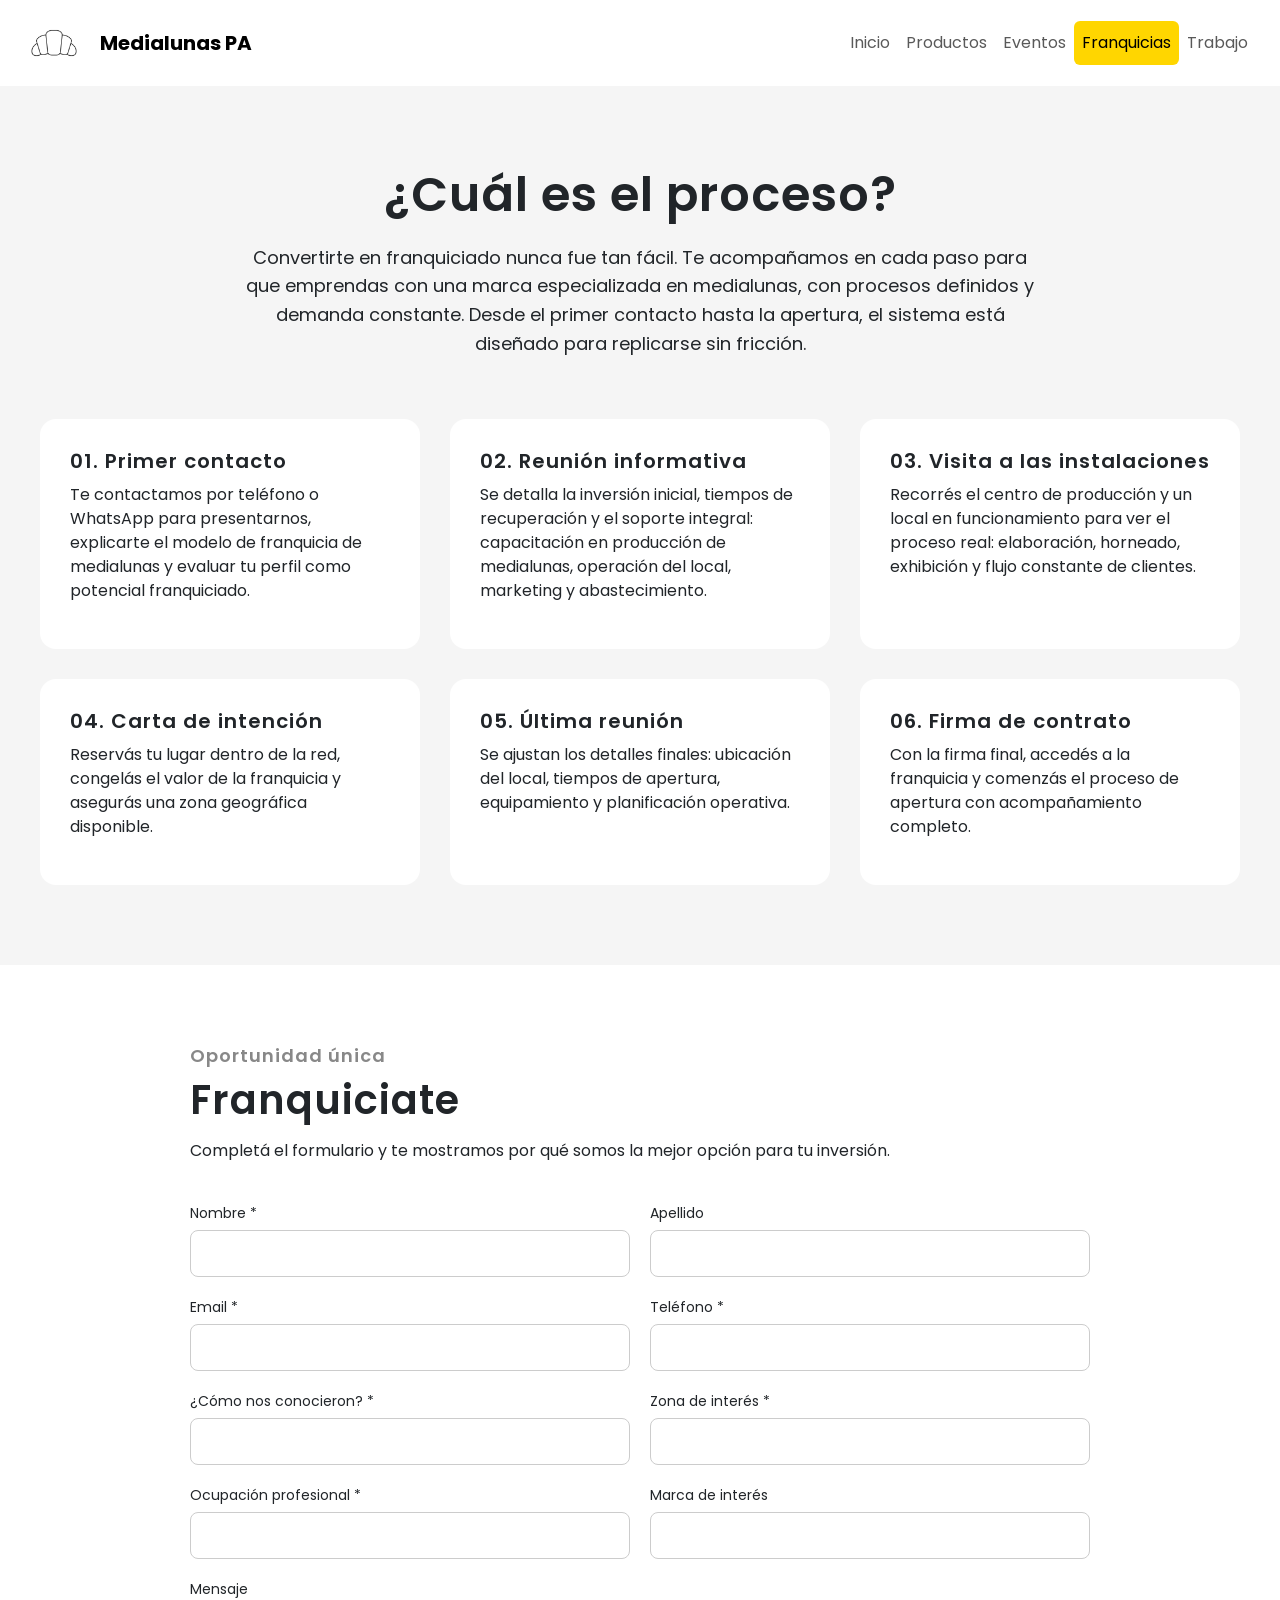
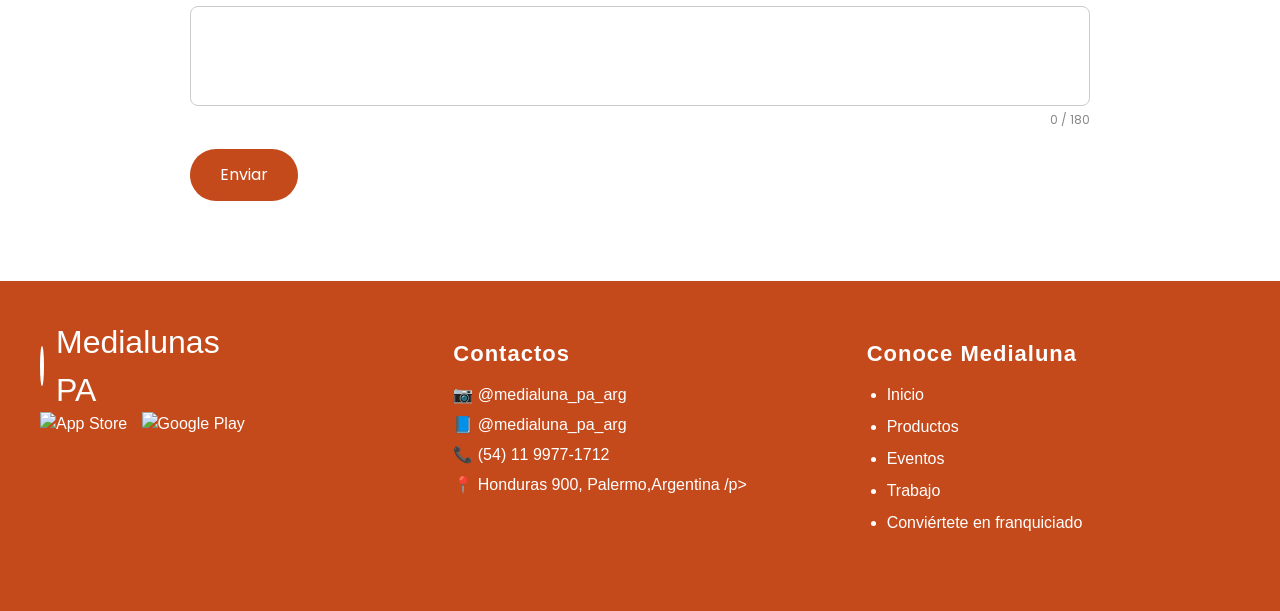
==== Pre entrega 1 Celi/pages/franquicias.html @ 1284c1fe "Primer commit" ====
<!DOCTYPE html>
<html lang="es">

<head>
  <meta charset="UTF-8">
  <meta name="description" content="">
  <meta name="viewport" content="width=device-width, initial-scale=1.0">
  <title>MEDIALUNAS PA</title>
  <!-- CSS -->
  <link href="https://cdn.jsdelivr.net/npm/bootstrap@5.3.8/dist/css/bootstrap.min.css" rel="stylesheet">
  <link rel="stylesheet" href="../css/main.css">
  <link href="https://fonts.googleapis.com/css2?family=Poppins:wght@300;400;600&display=swap" rel="stylesheet">

</head>

<body>

  <!-- INTENTO DE NAVEGACION -->

  <header>
    <nav class="navbar navbar-expand-lg bg-white px-4">
      <a class="navbar-brand d-flex align-items-center" href="../index.html">
        <img src="../images/LOGO MEDIALUNA.jpeg" class="logo me-2" alt="">
        <span class="fw-bold">Medialunas PA</span>
      </a>

      <button class="navbar-toggler" type="button" data-bs-toggle="collapse" data-bs-target="#menu">
        <span class="navbar-toggler-icon"></span>
      </button>

      <div class="collapse navbar-collapse" id="menu">
        <ul class="navbar-nav ms-auto">
          <li class="nav-item">
            <a class="nav-link" href="../index.html">Inicio</a>
          </li>
          <li class="nav-item">
            <a class="nav-link" href="Productos.html">Productos</a>
          </li>
          <li class="nav-item">
            <a class="nav-link" href="Eventos.html">Eventos</a>
          </li>
          <li class="nav-item">
            <a class="nav-link active" href="franquicias.html">Franquicias</a>
          </li>
          <li class="nav-item">
            <a class="nav-link" href="trabajo.html">Trabajo</a>
          </li>
        </ul>
      </div>
    </nav>
  </header>

  <!-- INFORMACION -->
  <section class="proceso">
  <div class="proceso-container">

    <h2 class="proceso-titulo">¿Cuál es el proceso?</h2>

    <p class="proceso-subtitulo">
      Convertirte en franquiciado nunca fue tan fácil. Te acompañamos en cada paso para que emprendas con una marca especializada en medialunas, con procesos definidos y demanda constante. Desde el primer contacto hasta la apertura, el sistema está diseñado para replicarse sin fricción.
    </p>

    <div class="proceso-grid">

      <div class="proceso-item">
        <h3>01. Primer contacto</h3>
        <p>
          Te contactamos por teléfono o WhatsApp para presentarnos, explicarte el modelo de franquicia de medialunas y evaluar tu perfil como potencial franquiciado.
        </p>
      </div>

      <div class="proceso-item">
        <h3>02. Reunión informativa</h3>
        <p>
          Se detalla la inversión inicial, tiempos de recuperación y el soporte integral: capacitación en producción de medialunas, operación del local, marketing y abastecimiento.
        </p>
      </div>

      <div class="proceso-item">
        <h3>03. Visita a las instalaciones</h3>
        <p>
          Recorrés el centro de producción y un local en funcionamiento para ver el proceso real: elaboración, horneado, exhibición y flujo constante de clientes.
        </p>
      </div>

      <div class="proceso-item">
        <h3>04. Carta de intención</h3>
        <p>
          Reservás tu lugar dentro de la red, congelás el valor de la franquicia y asegurás una zona geográfica disponible.
        </p>
      </div>

      <div class="proceso-item">
        <h3>05. Última reunión</h3>
        <p>
          Se ajustan los detalles finales: ubicación del local, tiempos de apertura, equipamiento y planificación operativa.
        </p>
      </div>

      <div class="proceso-item">
        <h3>06. Firma de contrato</h3>
        <p>
          Con la firma final, accedés a la franquicia y comenzás el proceso de apertura con acompañamiento completo.
        </p>
      </div>

    </div>
  </div>
</section>

<section class="formulario">
  <div class="formulario-container">

    <div class="formulario-header">
      <h2>Oportunidad única</h2>
      <h3>Franquiciate</h3>
      <p>
        Completá el formulario y te mostramos por qué somos la mejor opción para tu inversión.
      </p>
    </div>

    <form class="formulario-form">

      <div class="form-grid">

        <div class="form-group">
          <label>Nombre *</label>
          <input type="text" required>
        </div>

        <div class="form-group">
          <label>Apellido</label>
          <input type="text">
        </div>

        <div class="form-group">
          <label>Email *</label>
          <input type="email" required>
        </div>

        <div class="form-group">
          <label>Teléfono *</label>
          <input type="tel" required>
        </div>

        <div class="form-group">
          <label>¿Cómo nos conocieron? *</label>
          <input type="text" required>
        </div>

        <div class="form-group">
          <label>Zona de interés *</label>
          <input type="text" required>
        </div>

        <div class="form-group">
          <label>Ocupación profesional *</label>
          <input type="text" required>
        </div>

        <div class="form-group">
          <label>Marca de interés</label>
          <input type="text">
        </div>

      </div>

      <div class="form-group full">
        <label>Mensaje</label>
        <textarea maxlength="180"></textarea>
        <span class="contador">0 / 180</span>
      </div>

      <button type="submit" class="btn-enviar">Enviar</button>

    </form>

  </div>
</section>




  <!-- Boostrap -->
  <script src="https://cdn.jsdelivr.net/npm/bootstrap@5.3.8/dist/js/bootstrap.bundle.min.js"
    integrity="sha384-FKyoEForCGlyvwx9Hj09JcYn3nv7wiPVlz7YYwJrWVcXK/BmnVDxM+D2scQbITxI"
    crossorigin="anonymous"></script>

  <footer class="footer">
  <div class="footer-container">

    <!-- Logo + Apps -->
    <div class="footer-col logo-col">
      <div class="logo">
        <div class="logo-icon"></div>
        <span>Medialunas PA</span>
      </div>

      <div class="apps">
        <img src="images/appstore.png" alt="App Store">
        <img src="images/googleplay.png" alt="Google Play">
      </div>
    </div>

    <!-- Contactos -->
    <div class="footer-col">
      <h3>Contactos</h3>
      <p>📷 @medialuna_pa_arg</p>
      <p>📘 @medialuna_pa_arg</p>
      <p>📞 (54) 11 9977-1712</p>
      <p>📍 Honduras 900, Palermo,Argentina /p>
    </div>

    <!-- Navegación -->
    <div class="footer-col">
      <h3>Conoce Medialuna</h3>
      <ul>
        <li>Inicio</li>
        <li>Productos</li>
        <li>Eventos</li>
        <li>Trabajo</li>
        <li>Conviértete en franquiciado</li>
      </ul>
    </div>

  </div>
</footer>

</body>


</html>
---- Pre entrega 1 Celi/css/main.css ----
.logo{
    width: 100px; 
}


.carousel-item img{
  height: 600px;
  object-fit: cover;
}


body{
  font-family: 'Poppins', sans-serif;
}


h2, h3{
  letter-spacing: 1px;
  font-weight: 600;
}

.historia {
  background-color: #d9d3c3;
  padding: 80px 40px;
}

.historia-container {
  max-width: 1200px;
  margin: 0 auto;
  display: flex;
  align-items: stretch; /* iguala alturas */
}

/* IMAGEN */
.historia-img {
  width: 50%;
}

.historia-img img {
  width: 100%;
  height: 100%;
  object-fit: cover;
  border-radius: 30px 0 0 30px;
}

/* TEXTO */
.historia-texto {
  width: 50%;
  padding: 40px;
  color: #5a1e14;
  font-family: 'Arial', sans-serif;
  display: flex;
  flex-direction: column;
  justify-content: center;
}

.historia-texto h2 {
  font-size: 48px;
  margin-bottom: 20px;
  font-weight: 700;
}

.historia-texto p {
  font-size: 18px;
  line-height: 1.7;
  margin-bottom: 20px;
}

/* RESPONSIVE */
@media (max-width: 768px) {
  .historia-container {
    flex-direction: column;
  }

  .historia-img,
  .historia-texto {
    width: 100%;
  }

  .historia-img img {
    height: auto;
    border-radius: 30px 30px 0 0;
  }
}

/* SECCIÓN CHEF */
.chef {
  background-color: #f8f8f8;
  padding: 60px 40px;
}

/* CONTENEDOR */
.chef-container {
  max-width: 1200px;
  margin: 0 auto;
  display: flex;
  align-items: center;
  gap: 40px;
}

/* IMAGEN */
.chef-img {
  flex: 0 0 250px;
}

.chef-img img {
  width: 100%;
  height: auto;
  border-radius: 50%;
  object-fit: cover;
  display: block;
}

/* TEXTO */
.chef-texto {
  flex: 1;
}

.chef-texto h2 {
  font-weight: 600;
  margin-bottom: 1rem;
}

.chef-texto p {
  color: #333;
  line-height: 1.6;
}

/* RESPONSIVE */
@media (max-width: 768px) {
  .chef-container {
    flex-direction: column;
    text-align: center;
  }

  .chef-img {
    flex: none;
  }
}


.logo{
  height: 50px;
}

.nav-link{
  padding: 10px 18px;
  border-radius: 6px;
}

.nav-link.active,
.nav-link:hover{
  background-color: #ffd600;
  color: #000;
}


.navbar-brand {
  gap: 8px;
}

.navbar-brand img {
  height: 60px;
  width: auto;
  flex-shrink: 0;
}




/*TABLA DE EXEL*/
.productos {
  display: grid;
  grid-template-columns: repeat(4, 1fr);
}

.producto {
  display: grid;
  grid-template-columns: repeat(2, 1fr);
  grid-column: span 2;
}

.producto img {
  width: 100%;
  height: 320px;
  object-fit: cover;
}

.info {
  height: 320px;
  padding: 40px;
  display: flex;
  flex-direction: column;
  justify-content: center;
}

/*PAGINA EVENTOS*/

.catering {
  padding: 80px 40px;
  background: #f5f5f5;
}

.catering-container {
  max-width: 1200px;
  margin: 0 auto;
}

/* TEXTO */
.catering-texto {
  max-width: 700px;
  margin-bottom: 50px;
}

.catering-texto h2 {
  font-size: 18px;
  color: #c44a1c;
  margin-bottom: 10px;
}

.catering-texto h3 {
  font-size: 42px;
  margin-bottom: 20px;
}

.catering-texto p {
  margin-bottom: 15px;
  line-height: 1.6;
}

/* CARDS */
.catering-cards {
  display: grid;
  grid-template-columns: repeat(3, 1fr);
  gap: 20px;
  margin-bottom: 50px;
}

.catering-card {
  background: #fff;
  padding: 25px;
  border-radius: 12px;
}

.catering-card h4 {
  margin-bottom: 10px;
  color: #c44a1c;
}

.catering-card p {
  font-size: 14px;
  line-height: 1.5;
}

/* GALERÍA */
.catering-galeria {
  display: grid;
  grid-template-columns: repeat(3, 1fr);
  gap: 15px;
}

.catering-img img {
  width: 100%;
  height: 250px;
  object-fit: cover;
  border-radius: 16px;
}

/* RESPONSIVE */
@media (max-width: 900px) {
  .catering-cards {
    grid-template-columns: 1fr;
  }

  .catering-galeria {
    grid-template-columns: 1fr;
  }

  .catering-texto h3 {
    font-size: 30px;
  }
}

.footer {
  background-color: #c44a1c;
  color: #fff;
  padding: 60px 40px;
  font-family: 'Arial', sans-serif;
}

.footer-container {
  display: flex;
  justify-content: space-between;
  align-items: flex-start;
  max-width: 1200px;
  margin: 0 auto;
  gap: 40px;
}

.footer-col {
  flex: 1;
}

.logo-col {
  display: flex;
  flex-direction: column;
  gap: 20px;
}

.logo {
  display: flex;
  align-items: center;
  gap: 12px;
  font-size: 32px;
  font-weight: 500;
}

.logo-icon {
  width: 40px;
  height: 40px;
  border: 2px solid #fff;
  border-radius: 50%;
}

.apps img {
  width: 150px;
  margin-right: 10px;
}

.footer h3 {
  margin-bottom: 15px;
  font-size: 22px;
}

.footer p {
  margin: 6px 0;
  font-size: 16px;
}

.footer ul {
  list-style: disc;
  padding-left: 20px;
}

.footer ul li {
  margin-bottom: 8px;
  font-size: 16px;
}

/* Pagina franquicia */

.proceso {
  padding: 80px 40px;
  background: #f5f5f5;
}

.proceso-container {
  max-width: 1200px;
  margin: 0 auto;
  text-align: center;
}

.proceso-titulo {
  font-size: 48px;
  margin-bottom: 20px;
}

.proceso-subtitulo {
  max-width: 800px;
  margin: 0 auto 60px;
  font-size: 18px;
  line-height: 1.6;
}

/* GRID */
.proceso-grid {
  display: grid;
  grid-template-columns: repeat(3, 1fr); /* 3 arriba */
  gap: 30px;
}

/* BLOQUES */
.proceso-item {
  background: #fff;
  padding: 30px;
  border-radius: 16px;
  text-align: left;
  min-height: 180px;
}

.proceso-item h3 {
  margin-bottom: 10px;
  font-size: 20px;
}

.proceso-item p {
  font-size: 16px;
  line-height: 1.5;
}

/* RESPONSIVE */
@media (max-width: 900px) {
  .proceso-grid {
    grid-template-columns: repeat(2, 1fr);
  }
}

@media (max-width: 600px) {
  .proceso-grid {
    grid-template-columns: 1fr;
  }
}

.formulario {
  padding: 80px 40px;
  background: #ffffff;
}

.formulario-container {
  max-width: 900px;
  margin: 0 auto;
}

/* HEADER */
.formulario-header h2 {
  font-size: 18px;
  margin-bottom: 10px;
  color: #888;
}

.formulario-header h3 {
  font-size: 40px;
  margin-bottom: 15px;
}

.formulario-header p {
  font-size: 16px;
  margin-bottom: 40px;
}

/* GRID */
.form-grid {
  display: grid;
  grid-template-columns: repeat(2, 1fr);
  gap: 20px;
}

/* INPUTS */
.form-group {
  display: flex;
  flex-direction: column;
}

.form-group.full {
  margin-top: 20px;
}

label {
  font-size: 14px;
  margin-bottom: 6px;
}

input,
textarea {
  padding: 12px;
  border: 1px solid #ccc;
  border-radius: 8px;
  font-size: 14px;
}

textarea {
  resize: none;
  height: 100px;
}

/* CONTADOR */
.contador {
  font-size: 12px;
  color: #888;
  margin-top: 5px;
  display: block;
  text-align: right;
}

/* BOTÓN */
.btn-enviar {
  margin-top: 20px;
  padding: 14px 30px;
  border: none;
  background: #c44a1c;
  color: #fff;
  border-radius: 30px;
  font-size: 16px;
  cursor: pointer;
}

/* RESPONSIVE */
@media (max-width: 768px) {
  .form-grid {
    grid-template-columns: 1fr;
  }
}

/* Pagina Trabajo */

.trabajo {
  padding: 80px 40px;
  background: #111;
  color: #fff;
}

.trabajo-container {
  max-width: 1200px;
  margin: 0 auto;
  display: flex;
  gap: 60px;
  align-items: center;
}

/* TEXTO */
.trabajo-texto {
  flex: 1;
}

.trabajo-texto h2 {
  font-size: 18px;
  color: #c44a1c;
  margin-bottom: 10px;
}

.trabajo-texto h3 {
  font-size: 42px;
  margin-bottom: 20px;
}

.trabajo-texto p {
  margin-bottom: 15px;
  line-height: 1.6;
}

/* BOTÓN */
.trabajo-btn {
  display: inline-block;
  margin-top: 20px;
  padding: 14px 28px;
  background: #c44a1c;
  color: #fff;
  text-decoration: none;
  border-radius: 30px;
}

/* CARDS */
.trabajo-cards {
  flex: 1;
  display: grid;
  grid-template-columns: repeat(2, 1fr);
  gap: 20px;
}

.trabajo-card {
  background: #1a1a1a;
  padding: 20px;
  border-radius: 12px;
}

.trabajo-card h4 {
  margin-bottom: 10px;
  color: #c44a1c;
}

.trabajo-card p {
  font-size: 14px;
  line-height: 1.5;
}

/* RESPONSIVE */
@media (max-width: 768px) {
  .trabajo-container {
    flex-direction: column;
  }

  .trabajo-cards {
    grid-template-columns: 1fr;
  }

  .trabajo-texto h3 {
    font-size: 30px;
  }
}
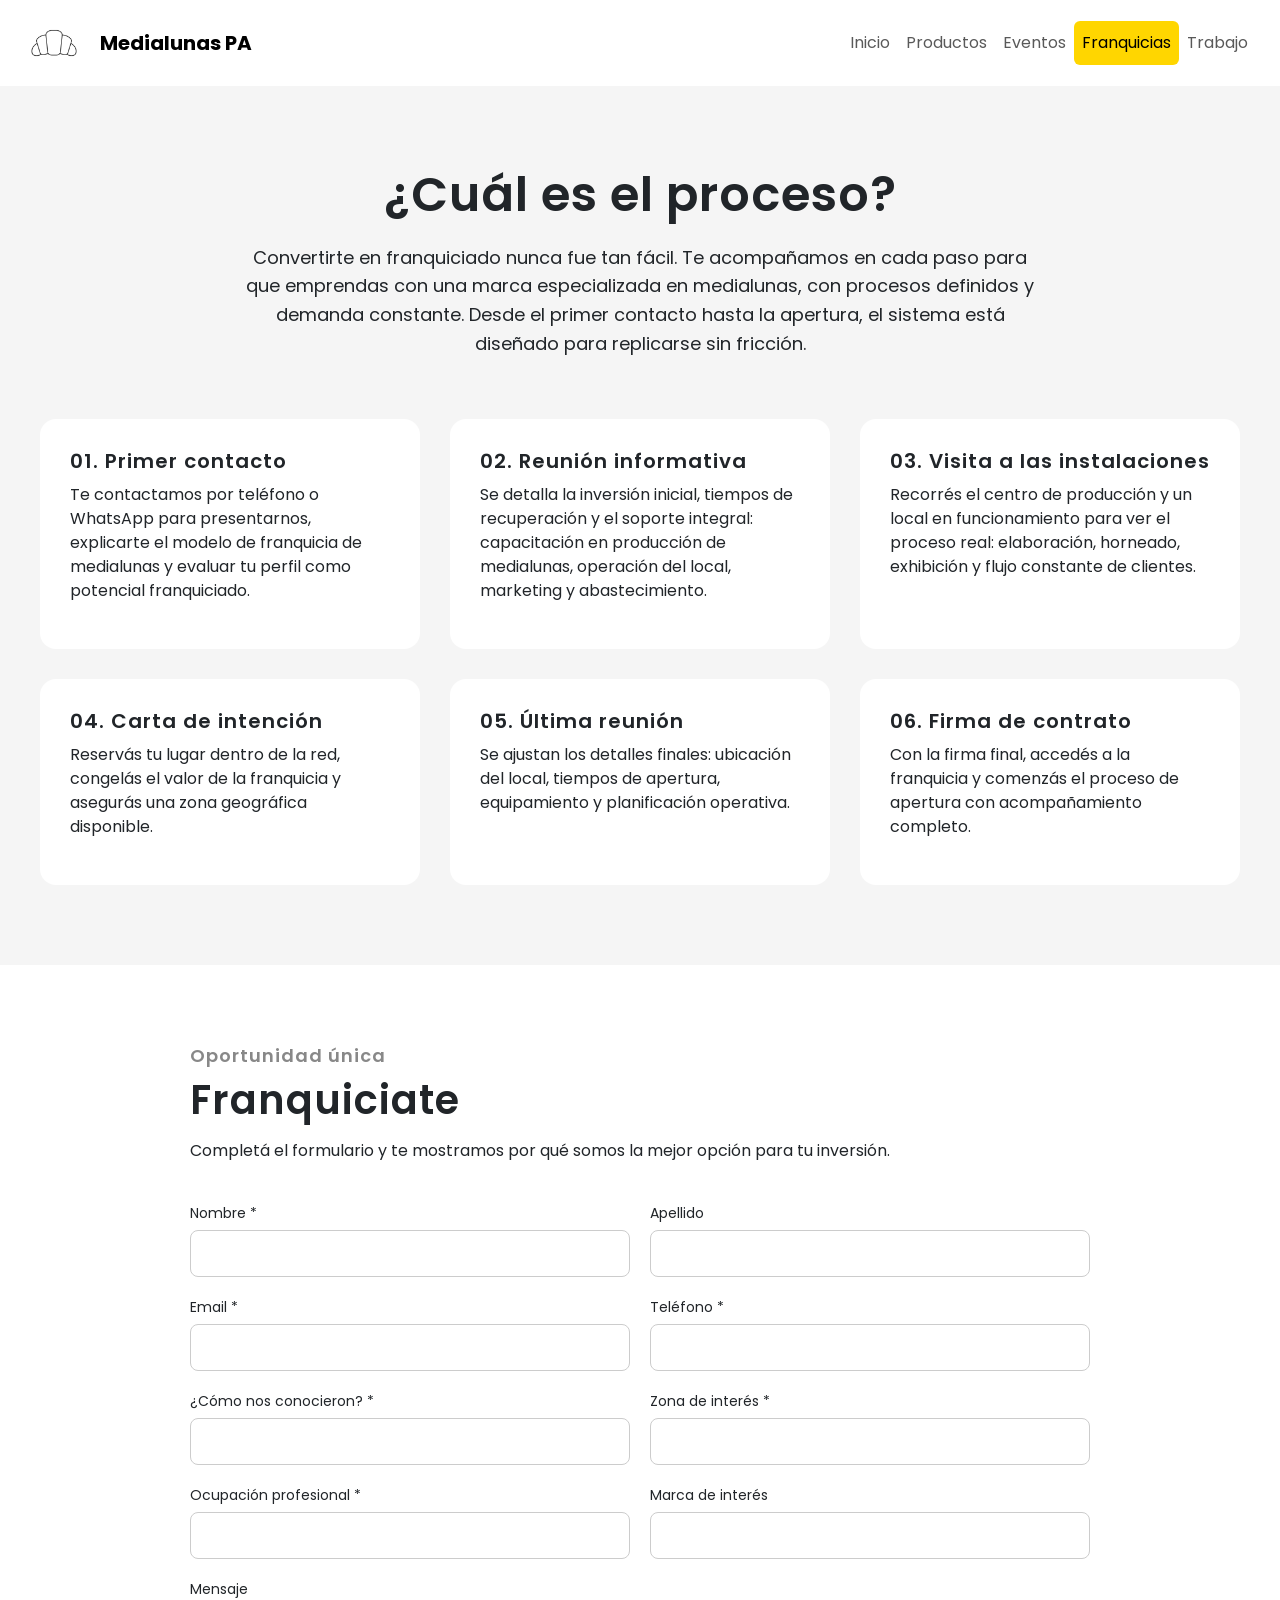
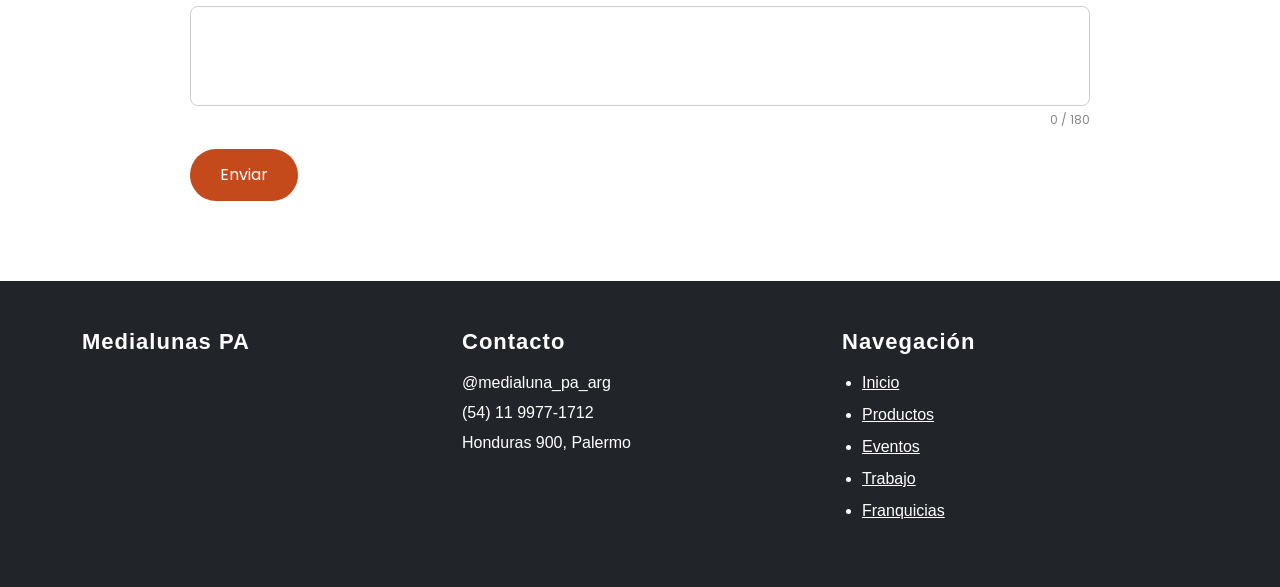
==== commit 658b7b2e: "modifique footer" ====
--- a/Pre entrega 1 Celi/pages/franquicias.html
+++ b/Pre entrega 1 Celi/pages/franquicias.html
@@ -186,43 +186,34 @@
     integrity="sha384-FKyoEForCGlyvwx9Hj09JcYn3nv7wiPVlz7YYwJrWVcXK/BmnVDxM+D2scQbITxI"
     crossorigin="anonymous"></script>
 
-  <footer class="footer">
-  <div class="footer-container">
-
-    <!-- Logo + Apps -->
-    <div class="footer-col logo-col">
-      <div class="logo">
-        <div class="logo-icon"></div>
-        <span>Medialunas PA</span>
-      </div>
-
-      <div class="apps">
-        <img src="images/appstore.png" alt="App Store">
-        <img src="images/googleplay.png" alt="Google Play">
-      </div>
+  <!-- FOOTER -->
+<footer class="footer bg-dark text-white py-5">
+  <div class="container">
+    <div class="row">
+
+      <div class="col-md-4">
+        <h3>Medialunas PA</h3>
+      </div>
+
+      <div class="col-md-4">
+        <h3>Contacto</h3>
+        <p>@medialuna_pa_arg</p>
+        <p>(54) 11 9977-1712</p>
+        <p>Honduras 900, Palermo</p>
+      </div>
+
+      <div class="col-md-4">
+        <h3>Navegación</h3>
+        <ul class="list-unstyled">
+          <li><a href="../index.html" class="text-white">Inicio</a></li>
+          <li><a href="productos.html" class="text-white">Productos</a></li>
+          <li><a href="eventos.html" class="text-white">Eventos</a></li>
+          <li><a href="trabajo.html" class="text-white">Trabajo</a></li>
+          <li><a href="franquicias.html" class="text-white">Franquicias</a></li>
+        </ul>
+      </div>
+
     </div>
-
-    <!-- Contactos -->
-    <div class="footer-col">
-      <h3>Contactos</h3>
-      <p>📷 @medialuna_pa_arg</p>
-      <p>📘 @medialuna_pa_arg</p>
-      <p>📞 (54) 11 9977-1712</p>
-      <p>📍 Honduras 900, Palermo,Argentina /p>
-    </div>
-
-    <!-- Navegación -->
-    <div class="footer-col">
-      <h3>Conoce Medialuna</h3>
-      <ul>
-        <li>Inicio</li>
-        <li>Productos</li>
-        <li>Eventos</li>
-        <li>Trabajo</li>
-        <li>Conviértete en franquiciado</li>
-      </ul>
-    </div>
-
   </div>
 </footer>
 
--- a/Pre entrega 1 Celi/css/main.css
+++ b/Pre entrega 1 Celi/css/main.css
@@ -322,10 +322,6 @@
   border-radius: 50%;
 }
 
-.apps img {
-  width: 150px;
-  margin-right: 10px;
-}
 
 .footer h3 {
   margin-bottom: 15px;
